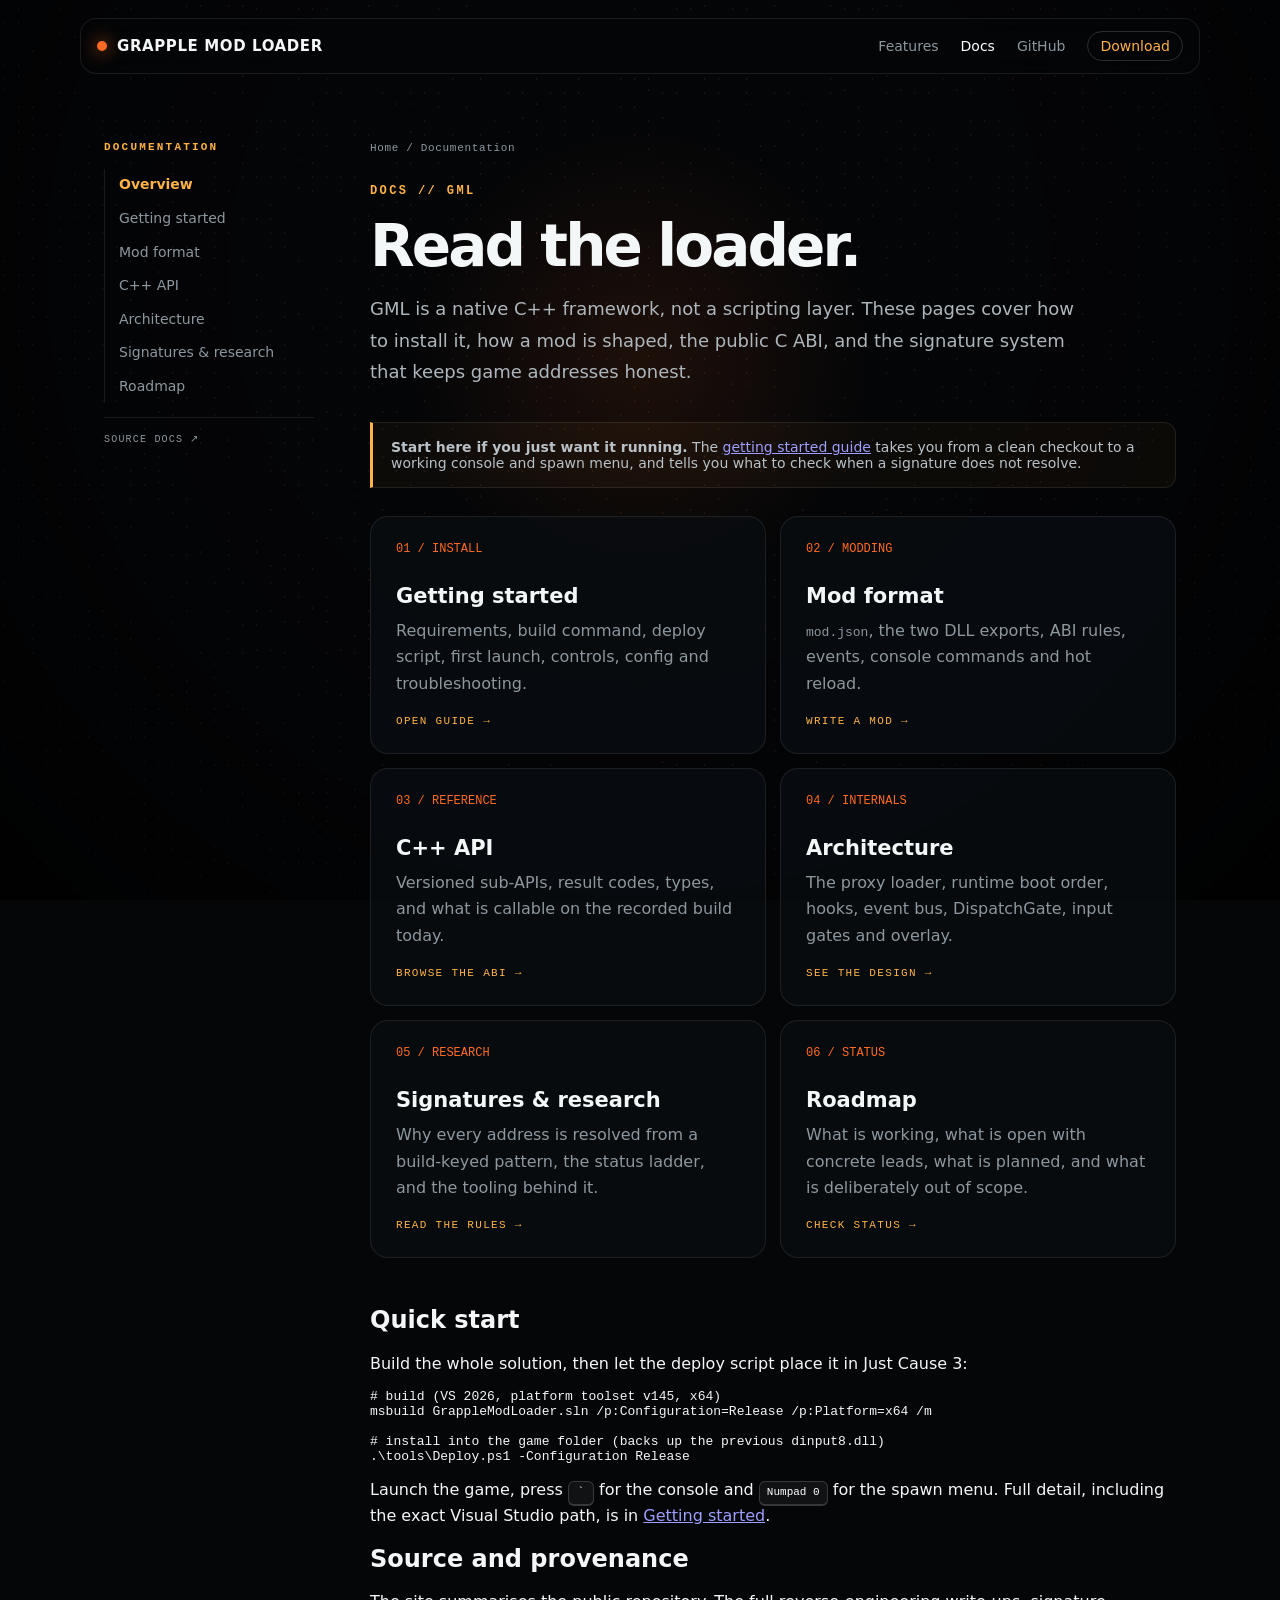
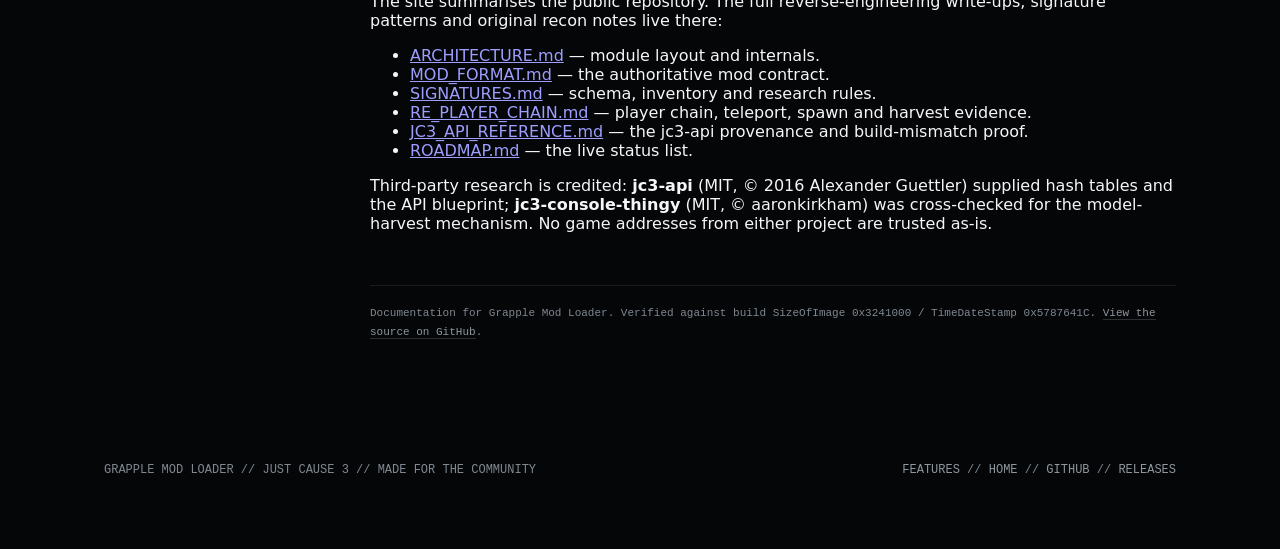
==== docs/index.html @ 59616919 "Added in new things. I am so cute." ====
<!DOCTYPE html>
<html lang="en">
<head>
<meta charset="utf-8">
<meta name="viewport" content="width=device-width, initial-scale=1">
<title>Documentation — Grapple Mod Loader</title>
<meta name="description" content="Grapple Mod Loader documentation: install and build, the native mod format, the C++ API, internal architecture, signature research and the roadmap.">
<meta name="theme-color" content="#050608">
<meta name="color-scheme" content="dark">
<meta property="og:type" content="website">
<meta property="og:site_name" content="Grapple Mod Loader">
<meta property="og:title" content="Documentation — Grapple Mod Loader">
<meta property="og:description" content="Install, build mods, use the C++ API, and understand the signature system behind Grapple Mod Loader.">
<meta name="twitter:card" content="summary">
<link rel="icon" href="../assets/favicon.svg" type="image/svg+xml">
<link rel="stylesheet" href="../assets/site.css">
<script src="../assets/site.js" defer></script>
</head>
<body id="top">
<a class="skip" href="#main">Skip to content</a>
<canvas id="field" aria-hidden="true"></canvas>
<canvas id="glow" aria-hidden="true"></canvas>
<div class="vignette" aria-hidden="true"></div>

<nav class="primary" aria-label="Primary">
  <a class="brand" href="../index.html"><i class="dot" aria-hidden="true"></i> GRAPPLE MOD LOADER</a>
  <div class="links">
    <a href="../features.html">Features</a>
    <a href="index.html" aria-current="page">Docs</a>
    <a href="https://github.com/FrostiestCode/GrappleModLoader" target="_blank" rel="noopener noreferrer">GitHub</a>
    <a class="nav-dl" href="../index.html#download">Download</a>
  </div>
</nav>

<main id="main" class="docs-shell">
  <aside class="docs-sidebar">
    <p class="docs-label">DOCUMENTATION</p>
    <nav class="docs-nav" aria-label="Documentation">
      <a href="index.html" aria-current="page">Overview</a>
      <a href="getting-started.html">Getting started</a>
      <a href="mod-format.html">Mod format</a>
      <a href="api.html">C++ API</a>
      <a href="architecture.html">Architecture</a>
      <a href="research.html">Signatures &amp; research</a>
      <a href="roadmap.html">Roadmap</a>
    </nav>
    <a class="docs-source" href="https://github.com/FrostiestCode/GrappleModLoader/tree/main/docs">SOURCE DOCS ↗</a>
  </aside>

  <article class="docs-content">
    <p class="crumbs"><a href="../index.html">Home</a> / Documentation</p>
    <p class="eyebrow">DOCS // GML</p>
    <h1>Read the loader.</h1>
    <p class="lead">
      GML is a native C++ framework, not a scripting layer. These pages cover how to install it,
      how a mod is shaped, the public C ABI, and the signature system that keeps game addresses
      honest.
    </p>

    <div class="note">
      <p>
        <strong>Start here if you just want it running.</strong> The
        <a href="getting-started.html">getting started guide</a> takes you from a clean checkout to
        a working console and spawn menu, and tells you what to check when a signature does not
        resolve.
      </p>
    </div>

    <div class="grid two" style="margin-top:28px">
      <a class="card" href="getting-started.html">
        <div class="num">01 / INSTALL</div>
        <h3>Getting started</h3>
        <p>Requirements, build command, deploy script, first launch, controls, config and troubleshooting.</p>
        <span class="more">OPEN GUIDE →</span>
      </a>
      <a class="card" href="mod-format.html">
        <div class="num">02 / MODDING</div>
        <h3>Mod format</h3>
        <p><code>mod.json</code>, the two DLL exports, ABI rules, events, console commands and hot reload.</p>
        <span class="more">WRITE A MOD →</span>
      </a>
      <a class="card" href="api.html">
        <div class="num">03 / REFERENCE</div>
        <h3>C++ API</h3>
        <p>Versioned sub-APIs, result codes, types, and what is callable on the recorded build today.</p>
        <span class="more">BROWSE THE ABI →</span>
      </a>
      <a class="card" href="architecture.html">
        <div class="num">04 / INTERNALS</div>
        <h3>Architecture</h3>
        <p>The proxy loader, runtime boot order, hooks, event bus, DispatchGate, input gates and overlay.</p>
        <span class="more">SEE THE DESIGN →</span>
      </a>
      <a class="card" href="research.html">
        <div class="num">05 / RESEARCH</div>
        <h3>Signatures &amp; research</h3>
        <p>Why every address is resolved from a build-keyed pattern, the status ladder, and the tooling behind it.</p>
        <span class="more">READ THE RULES →</span>
      </a>
      <a class="card" href="roadmap.html">
        <div class="num">06 / STATUS</div>
        <h3>Roadmap</h3>
        <p>What is working, what is open with concrete leads, what is planned, and what is deliberately out of scope.</p>
        <span class="more">CHECK STATUS →</span>
      </a>
    </div>

    <h2 id="quickstart" style="margin-top:48px">Quick start</h2>
    <p>Build the whole solution, then let the deploy script place it in Just Cause 3:</p>
    <pre><code># build (VS 2026, platform toolset v145, x64)
msbuild GrappleModLoader.sln /p:Configuration=Release /p:Platform=x64 /m

# install into the game folder (backs up the previous dinput8.dll)
.\tools\Deploy.ps1 -Configuration Release</code></pre>
    <p>
      Launch the game, press <span class="kbd">`</span> for the console and
      <span class="kbd">Numpad 0</span> for the spawn menu. Full detail, including the exact
      Visual Studio path, is in <a href="getting-started.html">Getting started</a>.
    </p>

    <h2 id="provenance">Source and provenance</h2>
    <p>
      The site summarises the public repository. The full reverse-engineering write-ups, signature
      patterns and original recon notes live there:
    </p>
    <ul>
      <li><a href="https://github.com/FrostiestCode/GrappleModLoader/blob/main/docs/ARCHITECTURE.md">ARCHITECTURE.md</a> — module layout and internals.</li>
      <li><a href="https://github.com/FrostiestCode/GrappleModLoader/blob/main/docs/MOD_FORMAT.md">MOD_FORMAT.md</a> — the authoritative mod contract.</li>
      <li><a href="https://github.com/FrostiestCode/GrappleModLoader/blob/main/docs/SIGNATURES.md">SIGNATURES.md</a> — schema, inventory and research rules.</li>
      <li><a href="https://github.com/FrostiestCode/GrappleModLoader/blob/main/docs/RE_PLAYER_CHAIN.md">RE_PLAYER_CHAIN.md</a> — player chain, teleport, spawn and harvest evidence.</li>
      <li><a href="https://github.com/FrostiestCode/GrappleModLoader/blob/main/docs/JC3_API_REFERENCE.md">JC3_API_REFERENCE.md</a> — the jc3-api provenance and build-mismatch proof.</li>
      <li><a href="https://github.com/FrostiestCode/GrappleModLoader/blob/main/docs/ROADMAP.md">ROADMAP.md</a> — the live status list.</li>
    </ul>
    <p>
      Third-party research is credited: <strong>jc3-api</strong> (MIT, © 2016 Alexander Guettler)
      supplied hash tables and the API blueprint; <strong>jc3-console-thingy</strong> (MIT,
      © aaronkirkham) was cross-checked for the model-harvest mechanism. No game addresses from
      either project are trusted as-is.
    </p>

    <p class="doc-meta">
      Documentation for Grapple Mod Loader. Verified against build
      <code>SizeOfImage 0x3241000</code> / <code>TimeDateStamp 0x5787641C</code>.
      <a href="https://github.com/FrostiestCode/GrappleModLoader">View the source on GitHub</a>.
    </p>
  </article>
</main>

<footer>
  <span>GRAPPLE MOD LOADER // JUST CAUSE 3 // MADE FOR THE COMMUNITY</span>
  <span>
    <a href="../features.html">FEATURES</a> //
    <a href="../index.html">HOME</a> //
    <a href="https://github.com/FrostiestCode/GrappleModLoader" target="_blank" rel="noopener noreferrer">GITHUB</a> //
    <a href="https://github.com/FrostiestCode/GrappleModLoader/releases" target="_blank" rel="noopener noreferrer">RELEASES</a>
  </span>
</footer>
</body>
</html>
---- assets/site.css ----
:root {
  --bg: #050608;
  --panel: rgba(10, 13, 17, .78);
  --panel-solid: #0a0d11;
  --line: rgba(255,255,255,.09);
  --line-strong: rgba(255,255,255,.16);
  --text: #f4f7f8;
  --muted: #8d979e;
  --body: #b6bec3;
  --accent: #ff6b22;
  --accent2: #ffb347;
  --green: #61e294;
  --max: 1120px;
  color-scheme: dark;
}
*, *::before, *::after { box-sizing: border-box; }
html {
  scroll-behavior: smooth;
  scroll-padding-top: 110px;
  -webkit-text-size-adjust: 100%;
  text-size-adjust: 100%;
}
body {
  margin: 0;
  min-height: 100vh;
  overflow-x: hidden;
  background: var(--bg);
  color: var(--text);
  font-family: Inter, ui-sans-serif, system-ui, -apple-system, "Segoe UI", Roboto, sans-serif;
  -webkit-font-smoothing: antialiased;
}
:focus-visible { outline: 2px solid var(--accent2); outline-offset: 3px; }
::selection { background: rgba(255,107,34,.32); color: #fff; }
.skip {
  position: fixed; top: 10px; left: 10px; z-index: 20;
  padding: 10px 14px; border-radius: 8px;
  background: var(--accent); color: #130a05;
  font-weight: 700; text-decoration: none;
  transform: translateY(-180%);
  transition: transform .2s ease;
}
.skip:focus-visible { transform: none; }

/* ---- grapple scrollbar ---- */
@supports not selector(::-webkit-scrollbar) {
  html { scrollbar-width: thin; scrollbar-color: var(--accent) #080a0d; }
}
html::-webkit-scrollbar { width: 18px; height: 18px; }
html::-webkit-scrollbar-track {
  background-color: #07090c;
  background-image: linear-gradient(90deg, transparent 8px, rgba(255,255,255,.08) 8px, rgba(255,255,255,.08) 9px, transparent 9px);
  border-left: 1px solid rgba(255,255,255,.05);
}
html::-webkit-scrollbar-thumb {
  border: 0;
  border-radius: 9px;
  background-color: transparent;
  background-image:
    url("hook.svg"),
    repeating-linear-gradient(45deg, #7a4a22 0 2px, #2b1a0e 2px 4px, #4a2b14 4px 6px);
  background-repeat: no-repeat, repeat-y;
  background-position: center bottom, center top;
  background-size: 18px 30px, 7px 100%;
}
html::-webkit-scrollbar-thumb:hover { background-color: rgba(255,107,34,.08); }
html::-webkit-scrollbar-thumb:active { background-color: rgba(255,180,71,.14); }
html::-webkit-scrollbar-button { display: none; width: 0; height: 0; }
html::-webkit-scrollbar-corner { background: #07090c; }

/* ---- background field ---- */
#field, #glow {
  position: fixed; inset: 0;
  width: 100%; height: 100%;
  pointer-events: none;
}
#field { z-index: -3; opacity: .8; }
#glow { z-index: -2; }
.vignette {
  position: fixed; inset: 0; z-index: -1; pointer-events: none;
  background:
    radial-gradient(circle at var(--mx,50%) var(--my,40%), rgba(255,107,34,.10), transparent 28%),
    radial-gradient(circle at 50% 30%, transparent 0%, rgba(0,0,0,.2) 55%, rgba(0,0,0,.75) 100%);
}

/* ---- nav ---- */
nav.primary {
  position: fixed; top: 18px; left: 50%; transform: translateX(-50%);
  width: min(var(--max), calc(100% - 32px)); z-index: 10;
  display: flex; align-items: center; justify-content: space-between;
  padding: 12px 16px;
  border: 1px solid var(--line);
  border-radius: 16px;
  background: rgba(5,6,8,.72);
  -webkit-backdrop-filter: blur(12px);
  backdrop-filter: blur(12px);
}
.brand {
  display: flex; align-items: center; gap: 10px;
  color: inherit; text-decoration: none;
  font-weight: 800; font-size: 15px; letter-spacing: .04em;
}
.dot { width: 10px; height: 10px; border-radius: 50%; background: var(--accent); box-shadow: 0 0 18px var(--accent); }
.links { display: flex; gap: 22px; align-items: center; }
.links a { color: var(--muted); text-decoration: none; font-size: 14px; transition: color .18s ease; }
.links a:hover, .links a[aria-current="page"] { color: #fff; }
.links .nav-dl {
  border: 1px solid var(--line-strong); border-radius: 999px;
  padding: 6px 12px; color: var(--accent2);
}
.links .nav-dl:hover { border-color: var(--accent); color: var(--accent2); }

/* ---- landing layout ---- */
.hero {
  min-height: 92vh; max-width: var(--max); margin: auto; padding: 180px 24px 90px;
  display: flex; flex-direction: column; justify-content: center;
}
.eyebrow {
  color: var(--accent2); font: 700 12px/1.4 ui-monospace, SFMono-Regular, Menlo, monospace;
  letter-spacing: .2em; text-transform: uppercase; margin: 0 0 18px;
}
h1 {
  font-size: clamp(58px, 10vw, 132px); line-height: .82; letter-spacing: -.075em;
  margin: 0; max-width: 850px;
}
h1 span { color: transparent; -webkit-text-stroke: 1px rgba(255,255,255,.48); }
.hero p { max-width: 650px; color: #aeb6bb; font-size: 18px; line-height: 1.7; margin: 28px 0; }
.buttons { display: flex; gap: 12px; flex-wrap: wrap; }
.btn {
  display: inline-flex; align-items: center; justify-content: center; padding: 13px 18px;
  border-radius: 10px; border: 1px solid var(--line); color: #fff; text-decoration: none;
  background: rgba(255,255,255,.045); font-weight: 700; font-size: 14px;
  transition: transform .18s ease, background .18s ease;
}
.btn.primary { background: var(--accent); color: #130a05; border-color: var(--accent); }
.btn:hover { transform: translateY(-2px); background: rgba(255,255,255,.09); }
.btn.primary:hover { background: #ff7d3a; }
section.block { max-width: var(--max); margin: auto; padding: 90px 24px; }
.grid { display: grid; grid-template-columns: repeat(3, 1fr); gap: 14px; }
.grid.two { grid-template-columns: repeat(2, 1fr); }
.card {
  padding: 25px; min-height: 190px; border: 1px solid var(--line); border-radius: 18px;
  background: var(--panel);
}
.card .num { font: 12px ui-monospace, SFMono-Regular, Menlo, monospace; color: var(--accent); }
.card h3 { margin: 28px 0 10px; font-size: 21px; }
.card p { margin: 0; color: var(--muted); line-height: 1.65; }
.card p + p { margin-top: 12px; }
a.card { display: block; color: inherit; text-decoration: none; }
a.card:hover { border-color: rgba(255,107,34,.35); }
a.card .more {
  display: inline-block; margin-top: 18px;
  font: 11px ui-monospace, SFMono-Regular, Menlo, monospace;
  letter-spacing: .12em; color: var(--accent2);
}
@media (hover: hover) and (prefers-reduced-motion: no-preference) {
  .card { transition: transform .22s ease, border-color .22s ease; }
  .card:hover { transform: translateY(-3px); border-color: rgba(255,107,34,.35); }
}
.section-title { font-size: clamp(32px, 4.5vw, 42px); letter-spacing: -.04em; margin: 0 0 35px; }
.section-head {
  display: flex; align-items: flex-end; justify-content: space-between;
  gap: 20px; margin-bottom: 35px;
}
.section-head .section-title { margin: 0; }
.section-link {
  font: 12px ui-monospace, SFMono-Regular, Menlo, monospace;
  color: var(--accent2); text-decoration: none; white-space: nowrap;
  padding-bottom: 6px;
}
.section-link:hover { color: #fff; }
.status { display: flex; align-items: center; gap: 10px; color: #aeb6bb; font: 13px ui-monospace, SFMono-Regular, Menlo, monospace; margin-top: 30px; }
.status i { width: 8px; height: 8px; border-radius: 50%; background: var(--green); box-shadow: 0 0 12px var(--green); flex: none; }
.stats {
  display: grid; grid-template-columns: repeat(4, 1fr); gap: 18px;
  max-width: 860px; margin-top: 64px;
}
.stat { border-top: 1px solid var(--line); padding-top: 14px; }
.stat b { display: block; font-size: 30px; letter-spacing: -.03em; line-height: 1.1; }
.stat span {
  display: block; margin-top: 6px;
  font: 10px/1.5 ui-monospace, SFMono-Regular, Menlo, monospace;
  color: var(--muted); text-transform: uppercase; letter-spacing: .12em;
}
.download-copy { color: var(--muted); max-width: 620px; line-height: 1.7; margin: 0 0 24px; }
footer {
  max-width: var(--max); margin: auto; padding: 40px 24px 70px;
  color: #7f8890; font: 12px ui-monospace, SFMono-Regular, Menlo, monospace;
  display: flex; flex-wrap: wrap; gap: 8px 18px; justify-content: space-between;
}
footer a { color: #8d979e; text-decoration: none; }
footer a:hover { color: #fff; }

/* ---- standalone page shell ---- */
.page-shell { max-width: 980px; margin: auto; padding: 160px 24px 70px; }
.page-shell h1 {
  font-size: clamp(44px, 7vw, 84px); line-height: .9;
  letter-spacing: -.06em; margin: 0 0 20px;
}
.page-shell .lead {
  max-width: 720px; margin: 0 0 34px;
  color: #aeb6bb; font-size: 18px; line-height: 1.75;
}
.page-shell .lead code { color: #ffd6b8; }

/* ---- docs shell ---- */
.docs-shell {
  max-width: var(--max); margin: auto; padding: 140px 24px 70px;
  display: grid; grid-template-columns: 210px minmax(0, 1fr); gap: 56px;
  align-items: start;
}
.docs-sidebar {
  position: sticky; top: 110px;
  display: flex; flex-direction: column; gap: 14px;
}
.docs-label {
  margin: 0; color: var(--accent2);
  font: 700 11px/1.4 ui-monospace, SFMono-Regular, Menlo, monospace;
  letter-spacing: .2em;
}
.docs-nav {
  display: flex; flex-direction: column; gap: 2px;
  border-left: 1px solid var(--line); padding-left: 14px;
}
.docs-nav a {
  color: var(--muted); text-decoration: none; font-size: 14px;
  padding: 6px 0; line-height: 1.4;
  transition: color .15s ease;
}
.docs-nav a:hover { color: #fff; }
.docs-nav a[aria-current="page"] { color: var(--accent2); font-weight: 600; }
.docs-source {
  color: var(--muted); text-decoration: none;
  border-top: 1px solid var(--line); padding-top: 14px;
  font: 10px/1.5 ui-monospace, SFMono-Regular, Menlo, monospace;
  letter-spacing: .12em;
}
.docs-source:hover { color: #fff; }
.docs-content { min-width: 0; }
.crumbs {
  color: var(--muted); margin: 0 0 26px;
  font: 11px/1.5 ui-monospace, SFMono-Regular, Menlo, monospace;
  letter-spacing: .06em;
}
.crumbs a { color: var(--muted); text-decoration: none; }
.crumbs a:hover { color: #fff; }
.docs-content h1 {
  font-size: clamp(38px, 5vw, 58px); line-height: 1;
  letter-spacing: -.05em; margin: 0 0 18px;
}
.docs-content .lead {
  font-size: 18px; line-height: 1.75; color: #aeb6bb;
  max-width: 720px; margin: 0 0 34px;
}
.prose { max-width: 790px; }
.prose h2 {
  font-size: clamp(24px, 3vw, 32px); letter-spacing: -.03em;
  margin: 54px 0 16px; padding-top: 20px;
  border-top: 1px solid var(--line);
}
.prose h2:first-child { margin-top: 0; padding-top: 0; border-top: 0; }
.prose h3 { font-size: 18px; letter-spacing: -.01em; margin: 30px 0 10px; }
.prose p, .prose li { color: var(--body); line-height: 1.75; }
.prose p { margin: 14px 0; }
.prose ul, .prose ol { padding-left: 22px; margin: 14px 0; }
.prose li { margin: 7px 0; }
.prose li > ul, .prose li > ol { margin: 6px 0; }
.prose a { color: var(--accent2); text-decoration: none; border-bottom: 1px solid rgba(255,179,71,.3); }
.prose a:hover { border-color: var(--accent2); }
.prose strong { color: #fff; }
.prose hr { border: 0; border-top: 1px solid var(--line); margin: 40px 0; }
.prose code {
  padding: 2px 5px; border-radius: 5px;
  border: 1px solid rgba(255,255,255,.08);
  background: rgba(255,255,255,.045);
  color: #ffd6b8;
  font: .88em/1.5 ui-monospace, SFMono-Regular, Menlo, Consolas, monospace;
  overflow-wrap: anywhere;
}
.prose pre {
  margin: 18px 0; padding: 18px 18px;
  border: 1px solid var(--line); border-radius: 12px;
  background: #07090c;
  overflow-x: auto;
  -webkit-overflow-scrolling: touch;
}
.prose pre code {
  padding: 0; border: 0; background: none; color: #d7dde0;
  font-size: 13px; line-height: 1.65; overflow-wrap: normal;
}
.code-wrap { position: relative; margin: 18px 0; }
.code-wrap pre { margin: 0; }
.copy-btn {
  position: absolute; top: 8px; right: 8px; z-index: 2;
  padding: 5px 8px; border-radius: 6px;
  border: 1px solid var(--line-strong);
  background: rgba(10,13,17,.9); color: var(--muted);
  font: 10px/1 ui-monospace, SFMono-Regular, Menlo, monospace;
  letter-spacing: .1em; cursor: pointer;
}
.copy-btn:hover { color: #fff; border-color: var(--accent); }
.table-wrap {
  margin: 18px 0; border: 1px solid var(--line); border-radius: 12px;
  overflow-x: auto; -webkit-overflow-scrolling: touch;
}
.prose table { width: 100%; border-collapse: collapse; font-size: 14px; }
.prose th, .prose td {
  padding: 10px 14px; text-align: left; vertical-align: top;
  border-bottom: 1px solid var(--line);
}
.prose th {
  color: var(--muted); background: rgba(255,255,255,.025);
  font: 700 10px/1.5 ui-monospace, SFMono-Regular, Menlo, monospace;
  text-transform: uppercase; letter-spacing: .1em; white-space: nowrap;
}
.prose tr:last-child td { border-bottom: 0; }
.prose td code { white-space: nowrap; }
.note {
  margin: 20px 0; padding: 16px 18px;
  border: 1px solid var(--line); border-left: 3px solid var(--accent2);
  border-radius: 0 12px 12px 0;
  background: rgba(255,179,71,.04);
}
.note p { margin: 0; font-size: 14px; color: #b9c1c6; }
.note p + p { margin-top: 8px; }
.note.warn { border-left-color: var(--accent); background: rgba(255,107,34,.05); }
.note.ok { border-left-color: var(--green); background: rgba(97,226,148,.045); }
.badge {
  display: inline-block; padding: 3px 7px; border-radius: 999px;
  border: 1px solid var(--line-strong);
  font: 700 9px/1.4 ui-monospace, SFMono-Regular, Menlo, monospace;
  letter-spacing: .08em; text-transform: uppercase; white-space: nowrap;
}
.badge.ok { color: var(--green); border-color: rgba(97,226,148,.3); background: rgba(97,226,148,.08); }
.badge.wip { color: var(--accent2); border-color: rgba(255,179,71,.3); background: rgba(255,179,71,.08); }
.badge.no { color: #ff8a8a; border-color: rgba(255,138,138,.3); background: rgba(255,138,138,.07); }
.kbd {
  display: inline-block; min-width: 26px; padding: 3px 7px;
  border: 1px solid var(--line-strong); border-bottom-width: 2px; border-radius: 6px;
  background: rgba(255,255,255,.05); color: #fff;
  font: 11px/1.4 ui-monospace, SFMono-Regular, Menlo, monospace;
  text-align: center;
}
.steps { counter-reset: step; display: grid; gap: 12px; margin: 20px 0; }
.step {
  position: relative; padding: 18px 20px 18px 58px;
  border: 1px solid var(--line); border-radius: 14px; background: var(--panel);
}
.step::before {
  counter-increment: step; content: counter(step);
  position: absolute; left: 18px; top: 18px;
  width: 26px; height: 26px; border-radius: 50%;
  display: grid; place-items: center;
  background: rgba(255,107,34,.12); color: var(--accent);
  font: 700 12px/1 ui-monospace, SFMono-Regular, Menlo, monospace;
}
.step h3 { margin: 0 0 6px; font-size: 16px; }
.step p { margin: 0; font-size: 14px; color: var(--muted); line-height: 1.65; }
.diagram {
  margin: 20px 0; padding: 20px; overflow-x: auto;
  border: 1px solid var(--line); border-radius: 14px;
  background: rgba(7,9,12,.8); color: #aeb6bb;
  font: 12px/1.7 ui-monospace, SFMono-Regular, Menlo, Consolas, monospace;
  white-space: pre;
}
.doc-meta {
  margin-top: 52px; padding-top: 18px; border-top: 1px solid var(--line);
  color: #7f8890; font: 11px/1.7 ui-monospace, SFMono-Regular, Menlo, monospace;
}
.doc-meta a { color: var(--muted); text-decoration: none; border-bottom: 1px solid var(--line-strong); }
.doc-meta a:hover { color: #fff; }
.pager {
  display: flex; justify-content: space-between; gap: 16px;
  margin-top: 34px; padding-top: 20px; border-top: 1px solid var(--line);
  font: 11px/1.5 ui-monospace, SFMono-Regular, Menlo, monospace;
  letter-spacing: .05em;
}
.pager a { color: var(--muted); text-decoration: none; max-width: 46%; }
.pager a:hover { color: var(--accent2); }
.pager .next { margin-left: auto; text-align: right; }

/* ---- responsive ---- */
@media (max-width: 900px) {
  .docs-shell {
    grid-template-columns: 1fr; gap: 28px;
    padding-top: 122px;
  }
  .docs-sidebar { position: static; gap: 10px; }
  .docs-label, .docs-source { display: none; }
  .docs-nav {
    flex-direction: row; flex-wrap: wrap; gap: 6px;
    border-left: 0; border-top: 1px solid var(--line); padding: 12px 0 0;
  }
  .docs-nav a {
    padding: 6px 10px; border: 1px solid var(--line); border-radius: 999px;
    font-size: 12px;
  }
  .docs-nav a[aria-current="page"] { border-color: rgba(255,179,71,.45); }
}
@media (max-width: 760px) {
  .links { display: none; }
  .grid, .grid.two { grid-template-columns: 1fr; }
  h1 { font-size: clamp(48px, 15vw, 68px); }
  .hero { padding-top: 145px; }
  .hero p { font-size: 16px; }
  .section-title { font-size: clamp(30px, 8vw, 40px); }
  section.block { padding: 64px 20px; }
  nav.primary { top: 12px; padding: 10px 14px; }
  .stats { grid-template-columns: 1fr 1fr; margin-top: 44px; }
  .stat b { font-size: 25px; }
  .section-head { align-items: flex-start; flex-direction: column; gap: 10px; }
  .section-link { padding-bottom: 0; }
  .docs-shell { padding: 116px 18px 60px; }
  .page-shell { padding: 132px 20px 60px; }
  .page-shell .lead, .docs-content .lead { font-size: 16px; }
  .prose h2 { margin-top: 42px; }
  footer { padding: 32px 20px 56px; }
}
@media (max-width: 400px) {
  .brand { font-size: 13px; }
  .stat b { font-size: 22px; }
}
@media (prefers-reduced-motion: reduce) {
  html { scroll-behavior: auto; }
  *, *::before, *::after {
    animation-duration: .01ms !important;
    animation-iteration-count: 1 !important;
    transition-duration: .01ms !important;
  }
}
@media print {
  #field, #glow, .vignette, nav.primary, .docs-sidebar, footer, .skip { display: none !important; }
  body { background: #fff; color: #000; }
  .docs-shell { display: block; padding: 0; }
  .prose, .docs-content .lead { max-width: none; }
  .prose p, .prose li, .prose td, .docs-content .lead { color: #222; }
  .prose a { color: #000; }
  .prose pre, .diagram, .note, .step { background: #f5f5f5; border-color: #ccc; }
  .prose code { background: #eee; color: #000; }
}
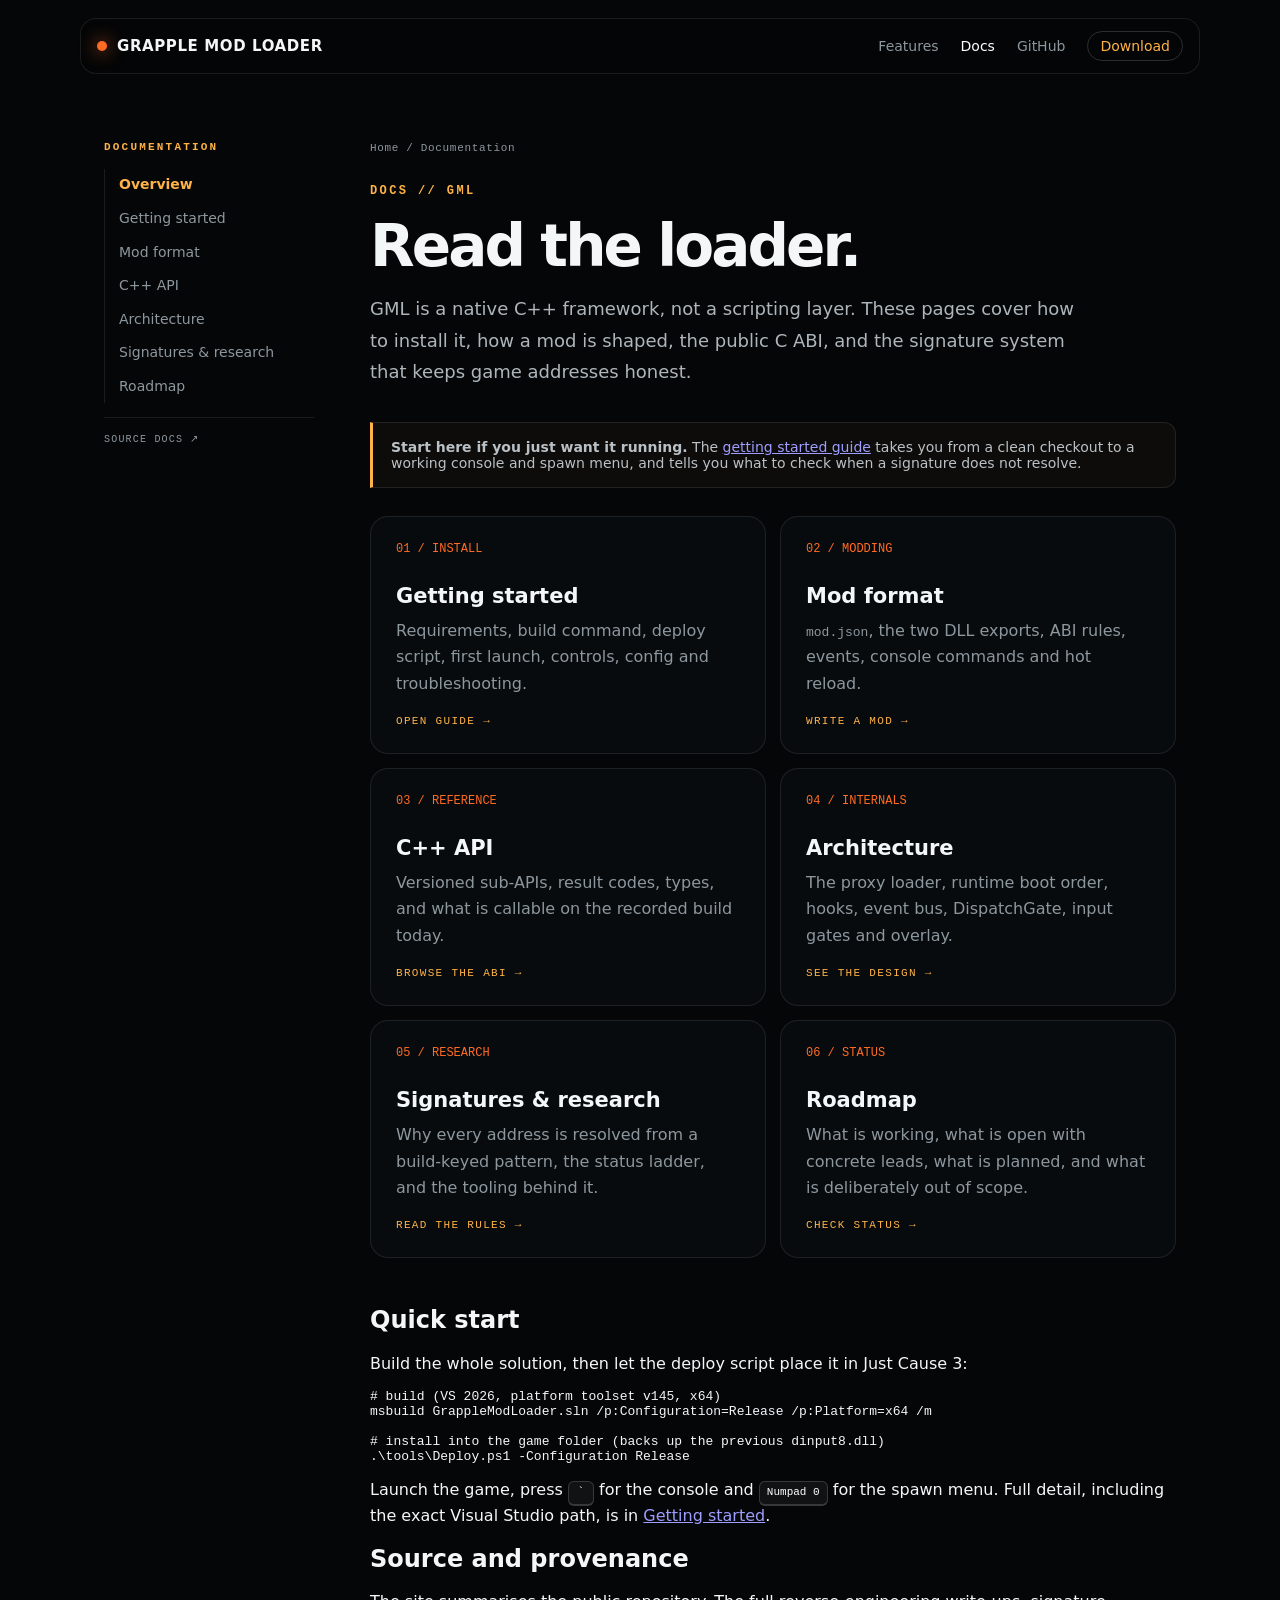
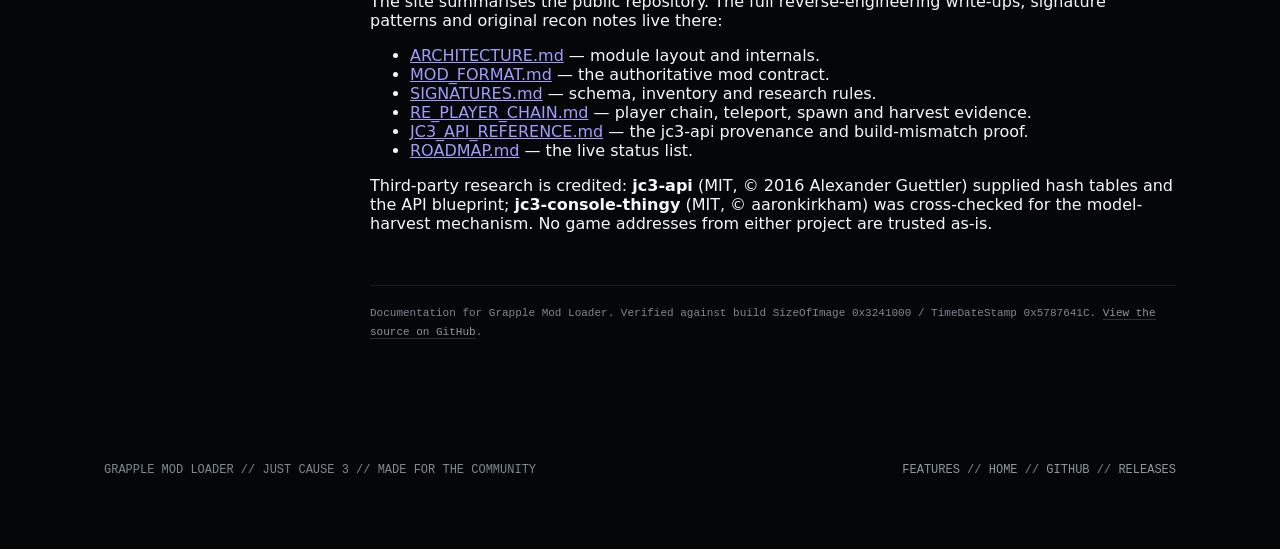
==== commit d4276353: "Commit this Fixed up some silly design choices" ====
--- a/docs/index.html
+++ b/docs/index.html
@@ -18,9 +18,6 @@
 </head>
 <body id="top">
 <a class="skip" href="#main">Skip to content</a>
-<canvas id="field" aria-hidden="true"></canvas>
-<canvas id="glow" aria-hidden="true"></canvas>
-<div class="vignette" aria-hidden="true"></div>
 
 <nav class="primary" aria-label="Primary">
   <a class="brand" href="../index.html"><i class="dot" aria-hidden="true"></i> GRAPPLE MOD LOADER</a>
--- a/assets/site.css
+++ b/assets/site.css
@@ -134,6 +134,7 @@
 .btn.primary { background: var(--accent); color: #130a05; border-color: var(--accent); }
 .btn:hover { transform: translateY(-2px); background: rgba(255,255,255,.09); }
 .btn.primary:hover { background: #ff7d3a; }
+[aria-disabled] { pointer-events: none; opacity: .55; }
 section.block { max-width: var(--max); margin: auto; padding: 90px 24px; }
 .grid { display: grid; grid-template-columns: repeat(3, 1fr); gap: 14px; }
 .grid.two { grid-template-columns: repeat(2, 1fr); }
